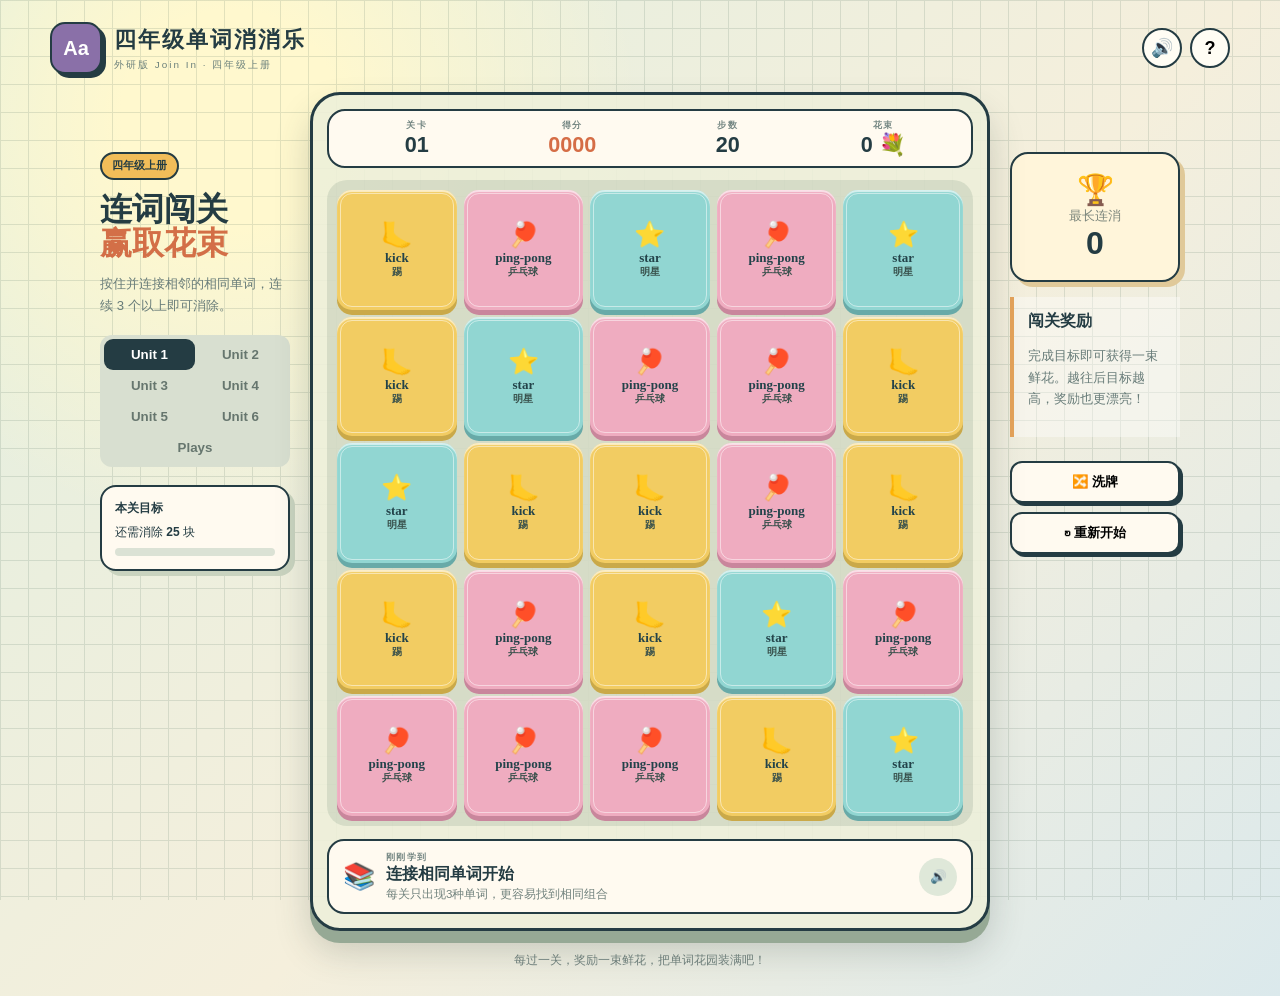
==== index.html @ 4a25a889 "Read English then Chinese after matches (index.html)" ====
<!doctype html><html lang="zh-CN"><head><meta charset="UTF-8"><meta name="viewport" content="width=device-width,initial-scale=1,viewport-fit=cover"><meta name="theme-color" content="#e9f0dd"><meta name="apple-mobile-web-app-capable" content="yes"><meta name="apple-mobile-web-app-title" content="四年级单词消消乐"><title>四年级单词消消乐</title><link rel="manifest" href="manifest.webmanifest"><link rel="icon" href="app-icon.svg"><link rel="stylesheet" href="styles.css"></head><body>
<main class="shell"><header><div class="brand"><span class="logo">Aa</span><div><h1>四年级单词消消乐</h1><small>外研版 Join In · 四年级上册</small></div></div><div class="header-actions"><button id="sound">🔊</button><button id="help">?</button></div></header>
<section class="game-wrap"><aside class="side left"><span class="tag">四年级上册</span><h2>连词闯关<br><em>赢取花束</em></h2><p>按住并连接相邻的相同单词，连续 3 个以上即可消除。</p><div class="level-switch"><button class="active" data-level="unit1">Unit 1</button><button data-level="unit2">Unit 2</button><button data-level="unit3">Unit 3</button><button data-level="unit4">Unit 4</button><button data-level="unit5">Unit 5</button><button data-level="unit6">Unit 6</button><button data-level="plays">Plays</button></div><div class="mission"><b>本关目标</b><span>还需消除 <strong id="target">30</strong> 块</span><div><i id="missionBar"></i></div></div></aside>
<section class="board-card"><div class="scorebar"><div><small>关卡</small><strong id="round">01</strong></div><div class="score"><small>得分</small><strong id="score">0000</strong></div><div><small>步数</small><strong id="moves">20</strong></div><div><small>花束</small><strong id="bouquets">0 💐</strong></div></div><div id="combo" class="combo">+3 消除!</div><div id="board" class="board"></div><div class="learn-strip"><span id="learnIcon">📚</span><div><small>刚刚学到</small><b id="learnWord">连接相同单词开始</b><p id="learnMeaning">每次消除都会朗读并复习单词</p></div><button id="speak">🔊</button></div></section>
<aside class="side right"><div class="streak"><span>🏆</span><small>最长连消</small><strong id="best">0</strong></div><div class="tips"><b>闯关奖励</b><p>完成目标即可获得一束鲜花。越往后目标越高，奖励也更漂亮！</p></div><button id="shuffle">🔀 洗牌</button><button id="restart">↻ 重新开始</button></aside></section><footer>每过一关，奖励一束鲜花，把单词花园装满吧！</footer></main>
<div id="modal" class="modal hidden"><div class="modal-card reward-card"><div id="flowerBurst" class="flower-burst">🌷🌻<span>💐</span>🌸🌹</div><small>闯关奖励</small><h2 id="modalTitle">通关成功！</h2><p id="modalText"></p><div id="rewardCount" class="reward-count"></div><button id="next">领取花束，下一关 →</button></div></div>
<div id="guide" class="modal hidden"><div class="modal-card guide"><div>🧩</div><h2>怎么玩？</h2><p>找到相邻的相同单词，按住其中一个并拖动一小段；消除后先朗读英文单词，再朗读对应的中文意思。</p><button id="closeGuide">知道了</button></div></div><script src="app.js?v=16"></script><script>if('serviceWorker'in navigator)addEventListener('load',()=>navigator.serviceWorker.register('sw.js?v=16'))</script></body></html>
---- styles.css ----
:root{--ink:#243c43;--green:#70906f;--orange:#ee9d54}*{box-sizing:border-box}body{margin:0;min-height:100vh;color:var(--ink);font-family:"Segoe UI","Microsoft YaHei",sans-serif;background:radial-gradient(circle at 18% 12%,#fff8ce 0 8%,transparent 30%),linear-gradient(135deg,#e1efe0,#f5efdc 55%,#dbe9ec)}body:before{content:"";position:fixed;inset:0;opacity:.18;pointer-events:none;background-image:linear-gradient(#617d6b 1px,transparent 1px),linear-gradient(90deg,#617d6b 1px,transparent 1px);background-size:28px 28px}.shell{width:min(1180px,96vw);margin:auto;padding:22px 0 28px;position:relative}header,.brand,.header-actions,.scorebar,.learn-strip{display:flex;align-items:center}header{justify-content:space-between;margin-bottom:18px}.brand{gap:12px}.logo{width:52px;height:52px;display:grid;place-items:center;background:#8a70a8;color:white;border:2px solid var(--ink);border-radius:15px;box-shadow:4px 4px 0 var(--ink);font-weight:900;font-size:20px}.brand h1{margin:0;letter-spacing:2px;font-size:1.35rem}.brand small{font-size:.62rem;letter-spacing:2px;color:#6c817c}.header-actions{gap:8px}.header-actions button{width:40px;height:40px;border:2px solid var(--ink);border-radius:50%;background:#fffdf4;font-weight:900;font-size:18px;cursor:pointer}.game-wrap{display:grid;grid-template-columns:190px minmax(420px,680px) 170px;gap:20px;justify-content:center;align-items:start}.side{padding-top:60px}.tag{display:inline-block;padding:5px 10px;border-radius:15px;background:#f1bd59;border:2px solid var(--ink);font-size:.68rem;font-weight:900}.side h2{font-size:2rem;line-height:1.05;margin:13px 0}.side h2 em{font-style:normal;color:#d36f47}.side>p,.tips p{color:#687c79;font-size:.82rem;line-height:1.65}.level-switch{display:flex;background:#d8dfd0;border-radius:12px;padding:4px;margin:18px 0}.level-switch button{flex:1;border:0;padding:8px;border-radius:9px;background:transparent;color:#66766e;font-weight:800;cursor:pointer}.level-switch button.active{background:var(--ink);color:white}.mission{background:#fffaf0;border:2px solid var(--ink);border-radius:16px;padding:13px;box-shadow:5px 5px 0 #c9d3bf}.mission b,.mission span{display:block;font-size:.75rem}.mission span{margin:7px 0}.mission div{height:8px;border-radius:8px;background:#dbe2d5;overflow:hidden}.mission i{display:block;height:100%;width:0;background:#ee9d54;transition:.3s}.board-card{position:relative;background:rgba(237,239,218,.88);border:3px solid var(--ink);border-radius:30px;padding:14px;box-shadow:0 12px 0 #96a995,0 20px 35px rgba(49,70,64,.22)}.scorebar{justify-content:space-around;background:#fffaf0;border:2px solid var(--ink);border-radius:18px;padding:8px 12px;margin-bottom:12px}.scorebar div{text-align:center;min-width:70px}.scorebar small,.learn-strip small{display:block;font-size:.58rem;letter-spacing:1.4px;color:#758783;font-weight:900}.scorebar strong{font-size:1.35rem}.score strong{color:#d56d46}.board{display:grid;grid-template-columns:repeat(7,1fr);gap:7px;padding:10px;background:rgba(107,133,109,.18);border-radius:20px;min-height:500px}.tile{aspect-ratio:1;border:0;border-radius:15px;position:relative;cursor:pointer;box-shadow:inset 0 2px 1px rgba(255,255,255,.65),0 5px 0 var(--edge);color:#23434a;display:flex;flex-direction:column;align-items:center;justify-content:center;padding:3px;transition:transform .12s,opacity .2s;font-weight:900;overflow:hidden}.tile:before{content:"";position:absolute;inset:3px;border-radius:12px;border:1px solid rgba(255,255,255,.5)}.tile:hover{transform:translateY(-2px)}.tile .ico{font-size:clamp(17px,2.5vw,25px);line-height:1}.tile .word{font:800 clamp(9px,1.25vw,13px) Georgia,serif;margin-top:3px;z-index:1}.tile.popping{animation:pop .34s forwards}.tile.hint{animation:pulse .7s 2}.c0{background:#91d6d2;--edge:#68aaa8}.c1{background:#efacc0;--edge:#c9869c}.c2{background:#f2cc62;--edge:#caa949}.c3{background:#a7cd8b;--edge:#7eaa68}.c4{background:#b6a1d4;--edge:#8a73ae}.c5{background:#f2a86d;--edge:#c87c47}.combo{position:absolute;left:50%;top:47%;transform:translate(-50%,-50%) scale(.6);z-index:5;opacity:0;color:white;text-shadow:0 3px 0 var(--ink);font-size:2rem;font-weight:1000;pointer-events:none}.combo.show{animation:combo .75s}.learn-strip{gap:11px;background:#fffaf0;border:2px solid var(--ink);border-radius:17px;margin-top:13px;padding:10px 14px;min-height:72px}.learn-strip>span{font-size:26px}.learn-strip div{flex:1}.learn-strip b{font-size:1rem}.learn-strip p{margin:2px 0 0;color:#71827d;font-size:.72rem}.learn-strip button{border:0;background:#dfe8d9;width:38px;height:38px;border-radius:50%;cursor:pointer}.streak{background:#fff5da;border:2px solid var(--ink);border-radius:18px;text-align:center;padding:18px;box-shadow:5px 5px 0 #e0c999}.streak span{font-size:30px;display:block}.streak small{display:block;color:#7d877d}.streak strong{font-size:2rem}.tips{margin:15px 0;padding:14px;border-left:4px solid #e5a35a;background:rgba(255,255,255,.38)}.side.right button{width:100%;border:2px solid var(--ink);border-radius:12px;padding:10px;margin-top:9px;background:#fffaf0;font-weight:800;cursor:pointer;box-shadow:3px 3px 0 var(--ink)}footer{text-align:center;color:#70817d;font-size:.72rem;margin-top:22px}.modal{position:fixed;inset:0;background:rgba(28,52,55,.7);display:grid;place-items:center;z-index:20;padding:18px}.modal.hidden{display:none}.modal-card{width:min(390px,92vw);text-align:center;background:#fff8e8;border:3px solid var(--ink);border-radius:26px;padding:32px;box-shadow:10px 10px 0 #e5b24f}.modal-card>div:first-child{font-size:55px}.modal-card h2{margin:8px;font-size:2rem}.modal-card p{line-height:1.6;color:#657b77}.modal-card button{background:#e9814f;color:white;border:2px solid var(--ink);box-shadow:4px 4px 0 var(--ink);border-radius:12px;padding:12px 26px;font-weight:900;cursor:pointer}@keyframes pop{50%{transform:scale(1.18);filter:brightness(1.25)}100%{transform:scale(0);opacity:0}}@keyframes combo{0%{opacity:0;transform:translate(-50%,-50%) scale(.6)}35%{opacity:1;transform:translate(-50%,-50%) scale(1.18)}100%{opacity:0;transform:translate(-50%,-70%) scale(1)}}@keyframes pulse{50%{transform:scale(1.1);filter:brightness(1.2)}}
@media(max-width:900px){.game-wrap{grid-template-columns:minmax(0,660px)}.side.left{display:grid;grid-template-columns:1fr 1fr;gap:12px;padding:0}.side.left h2,.side.left>p,.tag{display:none}.level-switch{margin:0}.mission{padding:9px}.side.right{padding:0;display:flex;gap:8px}.streak,.tips{display:none}.side.right button{margin:0}.board{min-height:auto}.tile{border-radius:12px}.board-card{border-radius:24px}}@media(max-width:540px){.shell{width:100%;padding:12px 8px}.brand h1{font-size:1.05rem}.logo{width:43px;height:43px}.brand small{display:none}.game-wrap{gap:10px}.board-card{padding:8px;border-radius:20px;box-shadow:0 7px 0 #96a995}.board{grid-template-columns:repeat(6,1fr);gap:5px;padding:7px}.tile .word{font-size:9px}.scorebar{margin-bottom:7px}.learn-strip{margin-top:8px}.side.left{grid-template-columns:1fr}.mission{display:none}}
.board{touch-action:none;user-select:none}.tile.selected{transform:scale(1.1);filter:brightness(1.2);outline:4px solid #fff;z-index:3}.level-switch{flex-wrap:wrap}.level-switch button{min-width:45%}
.scorebar{gap:4px}.scorebar>div{min-width:58px}.flower-burst{font-size:46px!important;letter-spacing:4px;animation:bouquetPop 1.1s ease both}.reward-card{overflow:hidden;background:radial-gradient(circle at 50% 12%,#fff 0 10%,transparent 35%),linear-gradient(160deg,#fff9e8,#ffe7ee)}.reward-card:before,.reward-card:after{content:"🌸";position:absolute;font-size:34px;animation:floatFlower 2s ease-in-out infinite}.reward-card:before{margin-left:-145px}.reward-card:after{content:"🌼";margin-left:105px;animation-delay:.4s}.reward-count{font-size:1.1rem!important;background:#fff;border:2px dashed #d97878;border-radius:14px;padding:9px;margin:12px auto 20px;color:#b54e62;font-weight:900}.modal.failed .reward-count{display:none}@keyframes bouquetPop{0%{transform:scale(.1) rotate(-18deg);opacity:0}65%{transform:scale(1.2) rotate(5deg)}100%{transform:scale(1) rotate(0);opacity:1}}@keyframes floatFlower{50%{transform:translateY(-12px) rotate(12deg)}}
@media(max-width:540px){.scorebar strong{font-size:1rem}.scorebar small{font-size:.5rem}.scorebar>div{min-width:45px}.board{gap:8px;padding:9px}.tile{border-radius:16px}.tile .ico{font-size:25px}.tile .word{font-size:12px}}

.tile .meaning{font-size:10px;color:#38504b;line-height:1.05;z-index:1;font-weight:700;margin-top:1px}
@media(max-width:540px){body{overflow:hidden}.shell{height:100dvh;display:flex;flex-direction:column;padding:6px}.shell header{margin-bottom:5px}.game-wrap{flex:1;min-height:0;display:flex;flex-direction:column;gap:5px}.side.left{flex:0 0 auto}.level-switch{margin:0;padding:2px}.level-switch button{padding:4px}.board-card{flex:1;min-height:0;display:flex;flex-direction:column;padding:6px}.scorebar{flex:0 0 auto;padding:4px;margin-bottom:4px}.board{flex:1;min-height:0;grid-template-rows:repeat(5,1fr);padding:6px;gap:5px}.tile{aspect-ratio:auto;min-height:0}.tile .ico{font-size:21px}.tile .word{font-size:10px;margin-top:1px}.tile .meaning{font-size:9px}.learn-strip{flex:0 0 auto;min-height:52px;padding:5px 9px;margin-top:5px}.learn-strip p{display:none}.side.right,footer{display:none}}
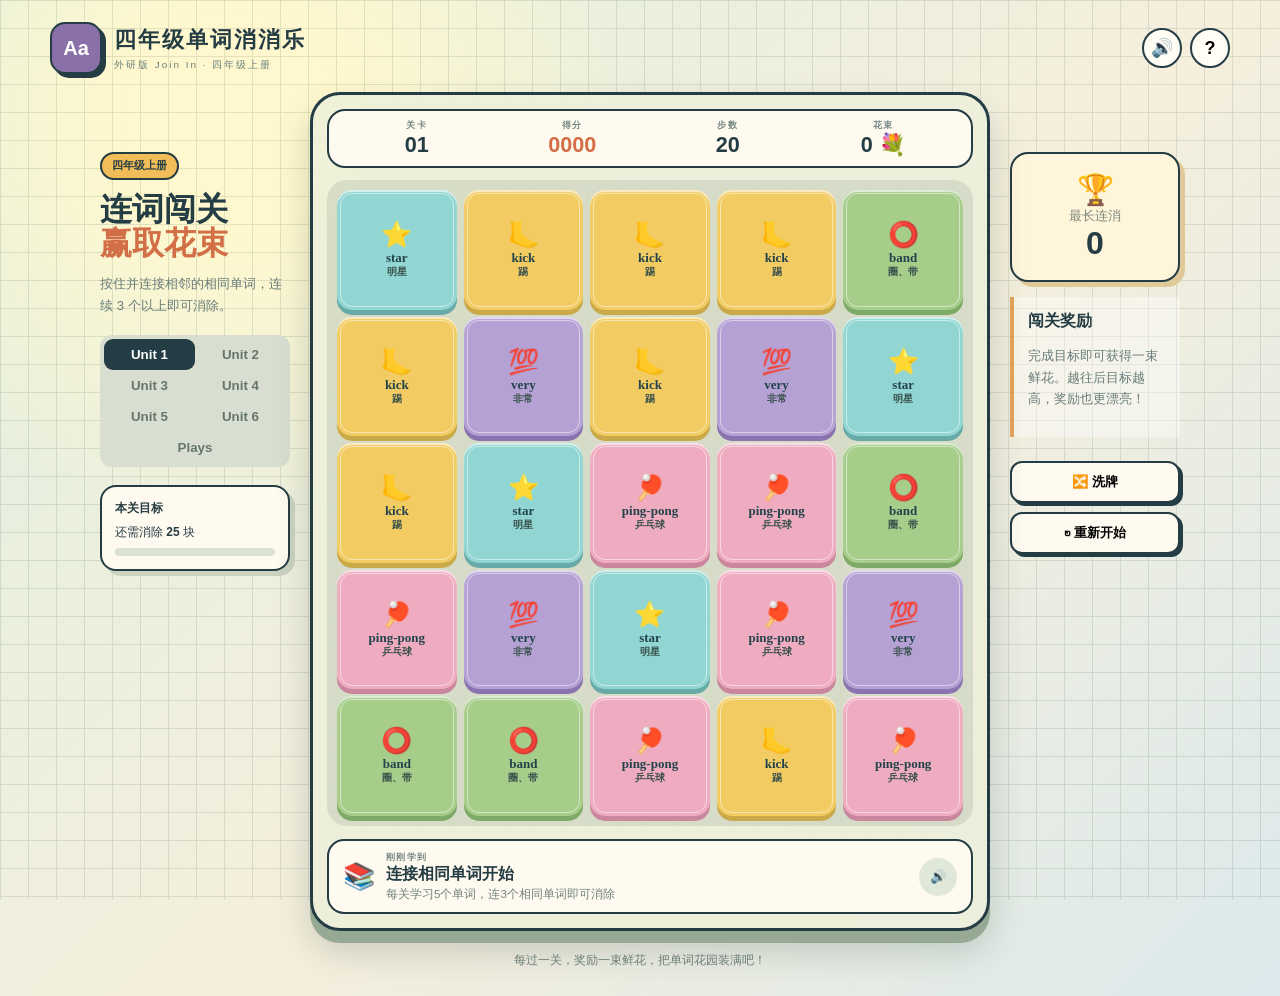
==== commit 4da165a8: "Expand mobile layout and use five words per level (index.html)" ====
--- a/index.html
+++ b/index.html
@@ -4,4 +4,4 @@
 <section class="board-card"><div class="scorebar"><div><small>关卡</small><strong id="round">01</strong></div><div class="score"><small>得分</small><strong id="score">0000</strong></div><div><small>步数</small><strong id="moves">20</strong></div><div><small>花束</small><strong id="bouquets">0 💐</strong></div></div><div id="combo" class="combo">+3 消除!</div><div id="board" class="board"></div><div class="learn-strip"><span id="learnIcon">📚</span><div><small>刚刚学到</small><b id="learnWord">连接相同单词开始</b><p id="learnMeaning">每次消除都会朗读并复习单词</p></div><button id="speak">🔊</button></div></section>
 <aside class="side right"><div class="streak"><span>🏆</span><small>最长连消</small><strong id="best">0</strong></div><div class="tips"><b>闯关奖励</b><p>完成目标即可获得一束鲜花。越往后目标越高，奖励也更漂亮！</p></div><button id="shuffle">🔀 洗牌</button><button id="restart">↻ 重新开始</button></aside></section><footer>每过一关，奖励一束鲜花，把单词花园装满吧！</footer></main>
 <div id="modal" class="modal hidden"><div class="modal-card reward-card"><div id="flowerBurst" class="flower-burst">🌷🌻<span>💐</span>🌸🌹</div><small>闯关奖励</small><h2 id="modalTitle">通关成功！</h2><p id="modalText"></p><div id="rewardCount" class="reward-count"></div><button id="next">领取花束，下一关 →</button></div></div>
-<div id="guide" class="modal hidden"><div class="modal-card guide"><div>🧩</div><h2>怎么玩？</h2><p>找到相邻的相同单词，按住其中一个并拖动一小段；消除后先朗读英文单词，再朗读对应的中文意思。</p><button id="closeGuide">知道了</button></div></div><script src="app.js?v=16"></script><script>if('serviceWorker'in navigator)addEventListener('load',()=>navigator.serviceWorker.register('sw.js?v=16'))</script></body></html>
+<div id="guide" class="modal hidden"><div class="modal-card guide"><div>🧩</div><h2>怎么玩？</h2><p>找到相邻的相同单词，按住其中一个并拖动一小段；每关设置5个单词；消除后先读英文，再读中文。</p><button id="closeGuide">知道了</button></div></div><script src="app.js?v=16"></script><script>if('serviceWorker'in navigator)addEventListener('load',()=>navigator.serviceWorker.register('sw.js?v=16'))</script></body></html>
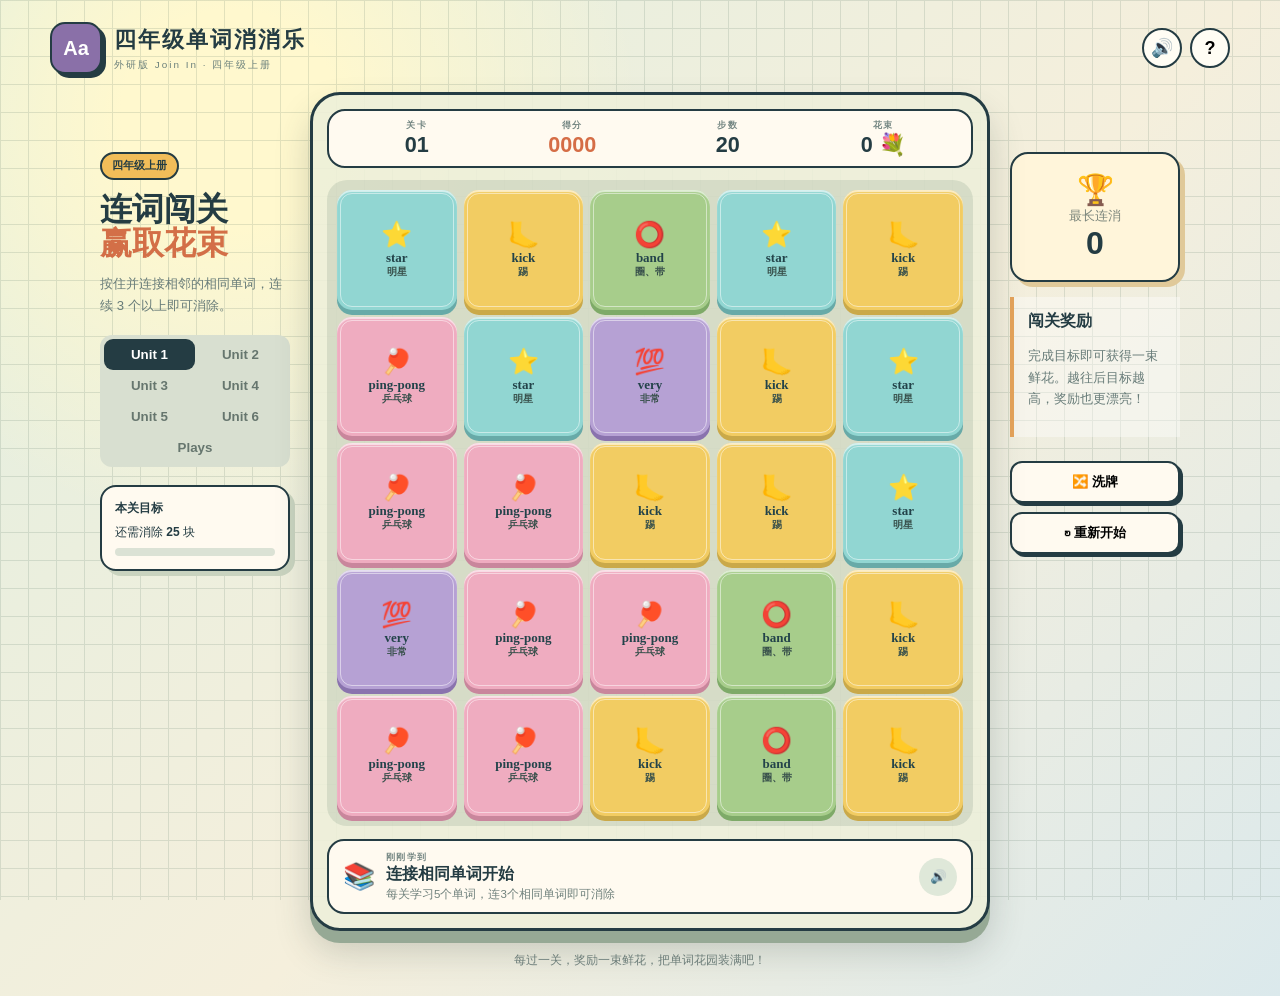
==== commit 0f964efa: "Finalize bilingual word game (index.html)" ====
--- a/index.html
+++ b/index.html
@@ -4,4 +4,4 @@
 <section class="board-card"><div class="scorebar"><div><small>关卡</small><strong id="round">01</strong></div><div class="score"><small>得分</small><strong id="score">0000</strong></div><div><small>步数</small><strong id="moves">20</strong></div><div><small>花束</small><strong id="bouquets">0 💐</strong></div></div><div id="combo" class="combo">+3 消除!</div><div id="board" class="board"></div><div class="learn-strip"><span id="learnIcon">📚</span><div><small>刚刚学到</small><b id="learnWord">连接相同单词开始</b><p id="learnMeaning">每次消除都会朗读并复习单词</p></div><button id="speak">🔊</button></div></section>
 <aside class="side right"><div class="streak"><span>🏆</span><small>最长连消</small><strong id="best">0</strong></div><div class="tips"><b>闯关奖励</b><p>完成目标即可获得一束鲜花。越往后目标越高，奖励也更漂亮！</p></div><button id="shuffle">🔀 洗牌</button><button id="restart">↻ 重新开始</button></aside></section><footer>每过一关，奖励一束鲜花，把单词花园装满吧！</footer></main>
 <div id="modal" class="modal hidden"><div class="modal-card reward-card"><div id="flowerBurst" class="flower-burst">🌷🌻<span>💐</span>🌸🌹</div><small>闯关奖励</small><h2 id="modalTitle">通关成功！</h2><p id="modalText"></p><div id="rewardCount" class="reward-count"></div><button id="next">领取花束，下一关 →</button></div></div>
-<div id="guide" class="modal hidden"><div class="modal-card guide"><div>🧩</div><h2>怎么玩？</h2><p>找到相邻的相同单词，按住其中一个并拖动一小段；每关设置5个单词；消除后先读英文，再读中文。</p><button id="closeGuide">知道了</button></div></div><script src="app.js?v=16"></script><script>if('serviceWorker'in navigator)addEventListener('load',()=>navigator.serviceWorker.register('sw.js?v=16'))</script></body></html>
+<div id="guide" class="modal hidden"><div class="modal-card guide"><div>🧩</div><h2>怎么玩？</h2><p>找到相邻的相同单词，按住其中一个并拖动一小段；最终版：每关5个单词、25个大方块、拖动三消、图文中英对应，消除后先读英文再读中文，通关奖励花束。</p><button id="closeGuide">知道了</button></div></div><script src="app.js?v=16"></script><script>if('serviceWorker'in navigator)addEventListener('load',()=>navigator.serviceWorker.register('sw.js?v=16'))</script></body></html>
--- a/styles.css
+++ b/styles.css
@@ -6,3 +6,5 @@
 
 .tile .meaning{font-size:10px;color:#38504b;line-height:1.05;z-index:1;font-weight:700;margin-top:1px}
 @media(max-width:540px){body{overflow:hidden}.shell{height:100dvh;display:flex;flex-direction:column;padding:6px}.shell header{margin-bottom:5px}.game-wrap{flex:1;min-height:0;display:flex;flex-direction:column;gap:5px}.side.left{flex:0 0 auto}.level-switch{margin:0;padding:2px}.level-switch button{padding:4px}.board-card{flex:1;min-height:0;display:flex;flex-direction:column;padding:6px}.scorebar{flex:0 0 auto;padding:4px;margin-bottom:4px}.board{flex:1;min-height:0;grid-template-rows:repeat(5,1fr);padding:6px;gap:5px}.tile{aspect-ratio:auto;min-height:0}.tile .ico{font-size:21px}.tile .word{font-size:10px;margin-top:1px}.tile .meaning{font-size:9px}.learn-strip{flex:0 0 auto;min-height:52px;padding:5px 9px;margin-top:5px}.learn-strip p{display:none}.side.right,footer{display:none}}
+
+@media(max-width:540px){html,body{width:100%;max-width:none;margin:0}.shell{width:100vw!important;max-width:none!important;padding:3px!important}.shell header{height:44px;margin:0 3px 3px}.logo{width:36px;height:36px;border-radius:10px;font-size:16px}.brand h1{font-size:.95rem;letter-spacing:1px}.header-actions button{width:34px;height:34px}.side.left{width:100%}.level-switch{display:flex;flex-wrap:nowrap!important;overflow-x:auto;gap:3px;border-radius:9px;padding:3px}.level-switch button{min-width:68px!important;padding:5px 6px!important;font-size:11px}.game-wrap,.board-card{width:100%!important;max-width:none!important}.board-card{border-radius:14px;border-width:2px;box-shadow:0 5px 0 #96a995}.scorebar{border-radius:11px}.board{border-radius:12px}.learn-strip{border-radius:10px}}
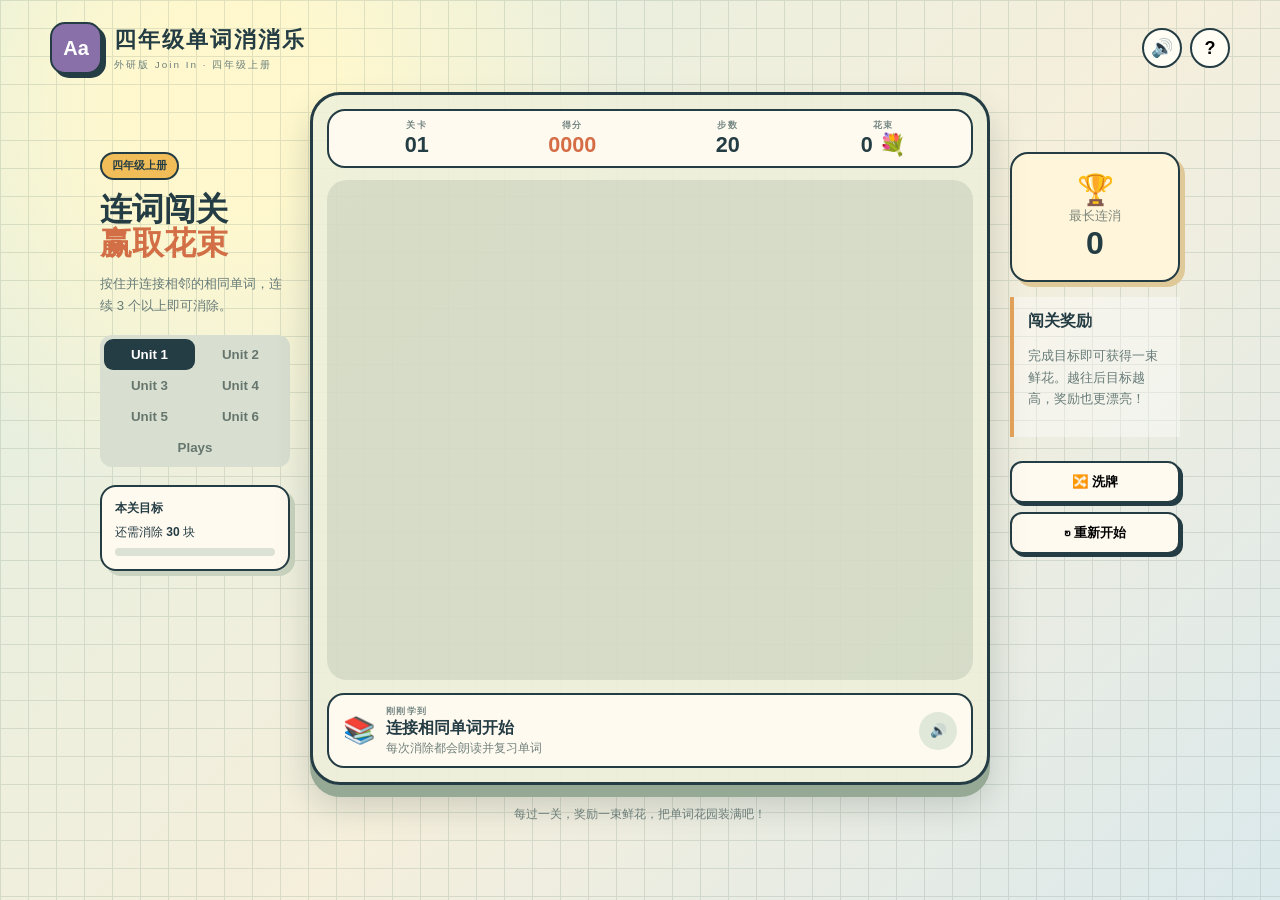
==== commit 0307506b: "Require straight-line matches of three (index.html)" ====
--- a/index.html
+++ b/index.html
@@ -4,4 +4,4 @@
 <section class="board-card"><div class="scorebar"><div><small>关卡</small><strong id="round">01</strong></div><div class="score"><small>得分</small><strong id="score">0000</strong></div><div><small>步数</small><strong id="moves">20</strong></div><div><small>花束</small><strong id="bouquets">0 💐</strong></div></div><div id="combo" class="combo">+3 消除!</div><div id="board" class="board"></div><div class="learn-strip"><span id="learnIcon">📚</span><div><small>刚刚学到</small><b id="learnWord">连接相同单词开始</b><p id="learnMeaning">每次消除都会朗读并复习单词</p></div><button id="speak">🔊</button></div></section>
 <aside class="side right"><div class="streak"><span>🏆</span><small>最长连消</small><strong id="best">0</strong></div><div class="tips"><b>闯关奖励</b><p>完成目标即可获得一束鲜花。越往后目标越高，奖励也更漂亮！</p></div><button id="shuffle">🔀 洗牌</button><button id="restart">↻ 重新开始</button></aside></section><footer>每过一关，奖励一束鲜花，把单词花园装满吧！</footer></main>
 <div id="modal" class="modal hidden"><div class="modal-card reward-card"><div id="flowerBurst" class="flower-burst">🌷🌻<span>💐</span>🌸🌹</div><small>闯关奖励</small><h2 id="modalTitle">通关成功！</h2><p id="modalText"></p><div id="rewardCount" class="reward-count"></div><button id="next">领取花束，下一关 →</button></div></div>
-<div id="guide" class="modal hidden"><div class="modal-card guide"><div>🧩</div><h2>怎么玩？</h2><p>找到相邻的相同单词，按住其中一个并拖动一小段；最终版：每关5个单词、25个大方块、拖动三消、图文中英对应，消除后先读英文再读中文，通关奖励花束。</p><button id="closeGuide">知道了</button></div></div><script src="app.js?v=16"></script><script>if('serviceWorker'in navigator)addEventListener('load',()=>navigator.serviceWorker.register('sw.js?v=16'))</script></body></html>
+<div id="guide" class="modal hidden"><div class="modal-card guide"><div>🧩</div><h2>怎么玩？</h2><p>找到相邻的相同单词，按住其中一个并拖动一小段；只有3个相同单词连成横线、竖线或斜线才能消除；拐弯连接无效。</p><button id="closeGuide">知道了</button></div></div><script src="app.js?v=16"></script><script>if('serviceWorker'in navigator)addEventListener('load',()=>navigator.serviceWorker.register('sw.js?v=16'))</script></body></html>
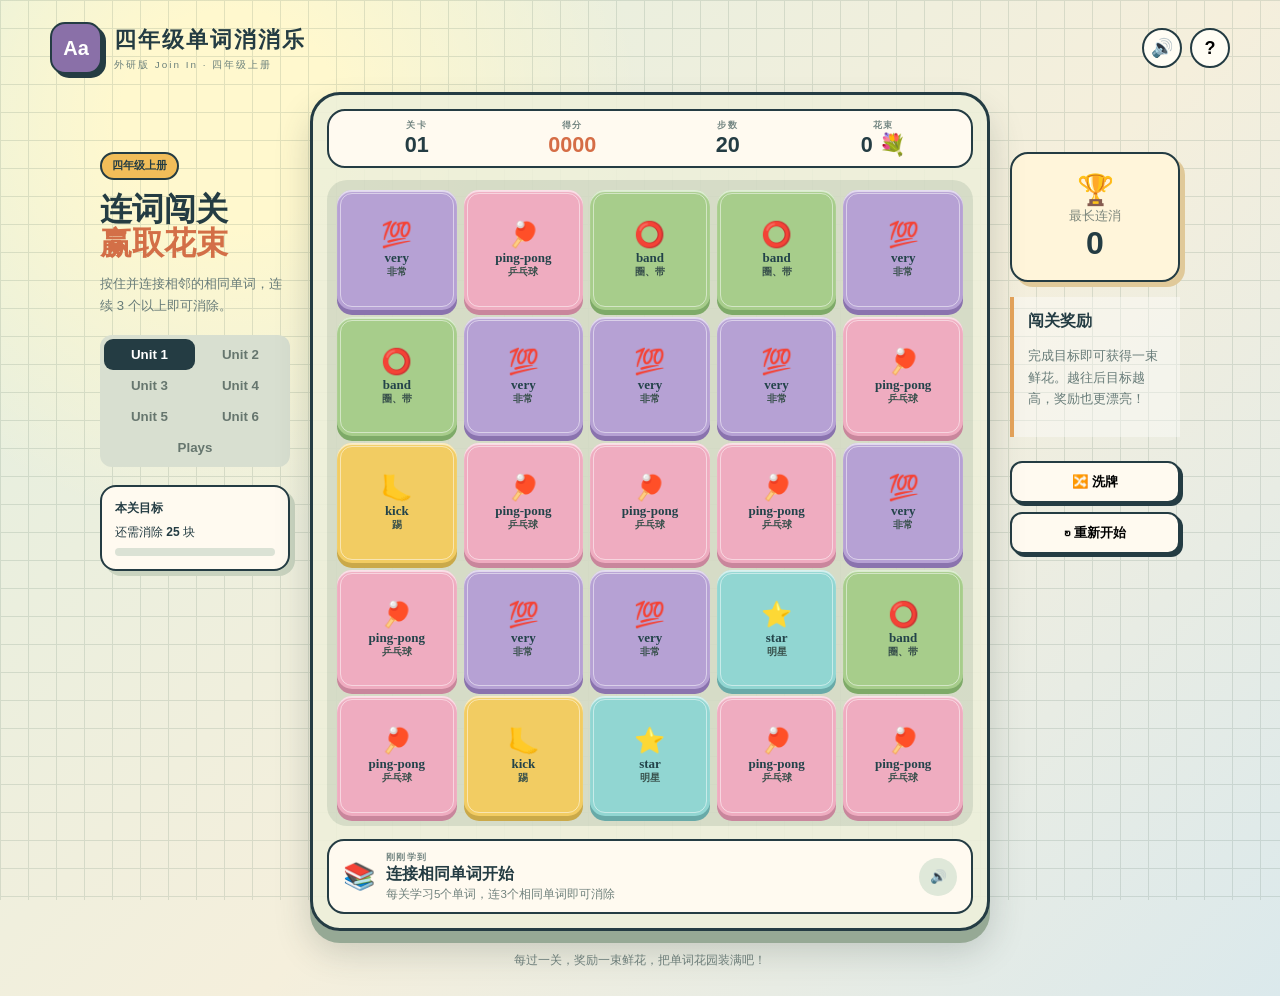
==== commit 71cd4ae7: "deploy: load repaired v25 game" ====
--- a/index.html
+++ b/index.html
@@ -4,4 +4,4 @@
 <section class="board-card"><div class="scorebar"><div><small>关卡</small><strong id="round">01</strong></div><div class="score"><small>得分</small><strong id="score">0000</strong></div><div><small>步数</small><strong id="moves">20</strong></div><div><small>花束</small><strong id="bouquets">0 💐</strong></div></div><div id="combo" class="combo">+3 消除!</div><div id="board" class="board"></div><div class="learn-strip"><span id="learnIcon">📚</span><div><small>刚刚学到</small><b id="learnWord">连接相同单词开始</b><p id="learnMeaning">每次消除都会朗读并复习单词</p></div><button id="speak">🔊</button></div></section>
 <aside class="side right"><div class="streak"><span>🏆</span><small>最长连消</small><strong id="best">0</strong></div><div class="tips"><b>闯关奖励</b><p>完成目标即可获得一束鲜花。越往后目标越高，奖励也更漂亮！</p></div><button id="shuffle">🔀 洗牌</button><button id="restart">↻ 重新开始</button></aside></section><footer>每过一关，奖励一束鲜花，把单词花园装满吧！</footer></main>
 <div id="modal" class="modal hidden"><div class="modal-card reward-card"><div id="flowerBurst" class="flower-burst">🌷🌻<span>💐</span>🌸🌹</div><small>闯关奖励</small><h2 id="modalTitle">通关成功！</h2><p id="modalText"></p><div id="rewardCount" class="reward-count"></div><button id="next">领取花束，下一关 →</button></div></div>
-<div id="guide" class="modal hidden"><div class="modal-card guide"><div>🧩</div><h2>怎么玩？</h2><p>找到相邻的相同单词，按住其中一个并拖动一小段；只有3个相同单词连成横线、竖线或斜线才能消除；拐弯连接无效。</p><button id="closeGuide">知道了</button></div></div><script src="app.js?v=16"></script><script>if('serviceWorker'in navigator)addEventListener('load',()=>navigator.serviceWorker.register('sw.js?v=16'))</script></body></html>
+<div id="guide" class="modal hidden"><div class="modal-card guide"><div>🧩</div><h2>怎么玩？</h2><p>找到相邻的相同单词，按住其中一个并拖动一小段；只有3个相同单词连成横线、竖线或斜线才能消除；拐弯连接无效。</p><button id="closeGuide">知道了</button></div></div><script src="app.js?v=25"></script><script>if('serviceWorker'in navigator)addEventListener('load',()=>navigator.serviceWorker.register('sw.js?v=25'))</script></body></html>
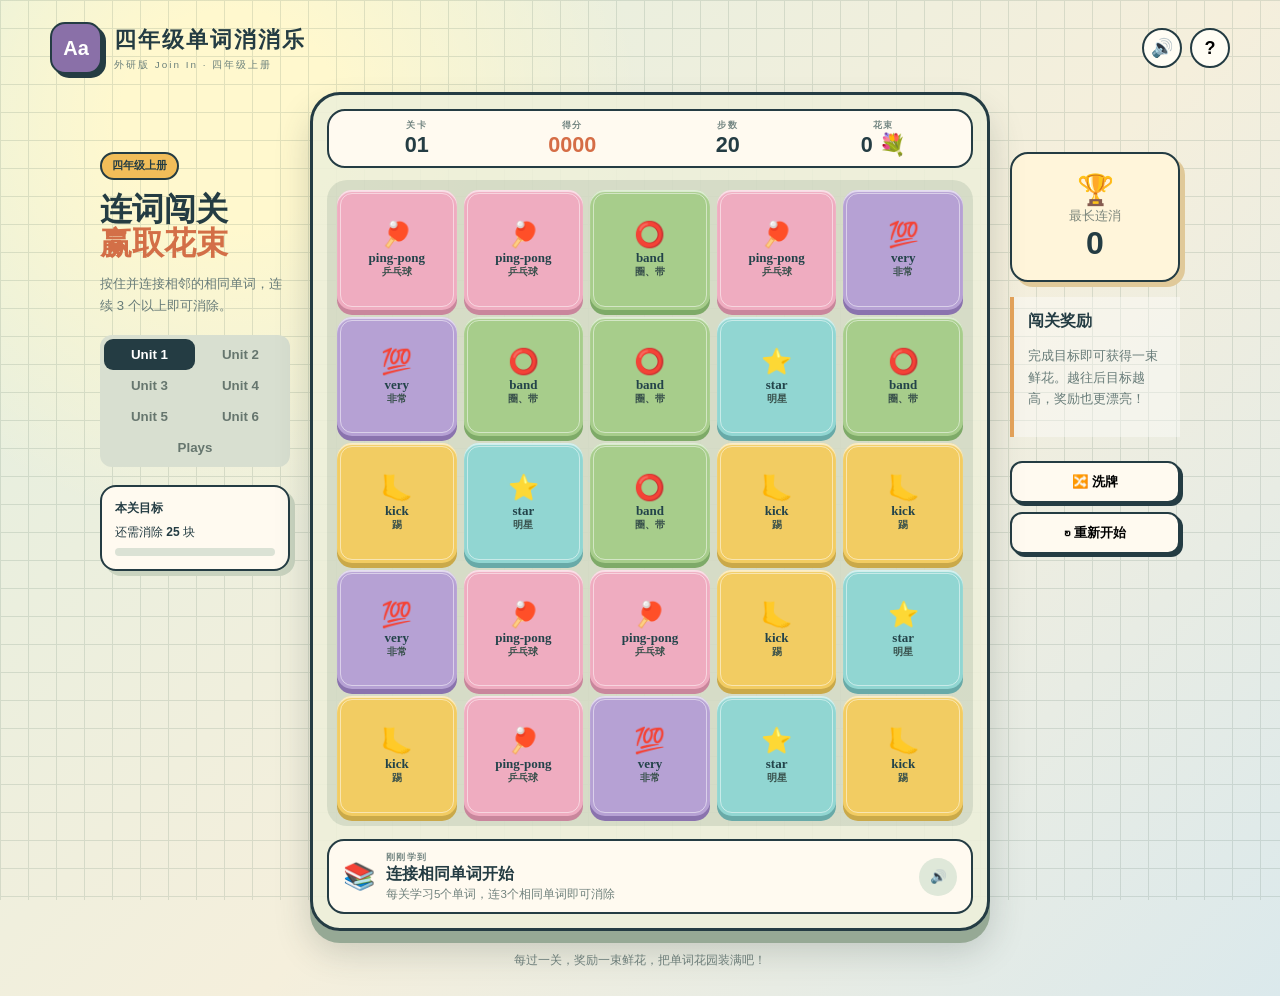
==== commit ff542279: "docs: update adjacent-match guide for v26" ====
--- a/index.html
+++ b/index.html
@@ -4,4 +4,4 @@
 <section class="board-card"><div class="scorebar"><div><small>关卡</small><strong id="round">01</strong></div><div class="score"><small>得分</small><strong id="score">0000</strong></div><div><small>步数</small><strong id="moves">20</strong></div><div><small>花束</small><strong id="bouquets">0 💐</strong></div></div><div id="combo" class="combo">+3 消除!</div><div id="board" class="board"></div><div class="learn-strip"><span id="learnIcon">📚</span><div><small>刚刚学到</small><b id="learnWord">连接相同单词开始</b><p id="learnMeaning">每次消除都会朗读并复习单词</p></div><button id="speak">🔊</button></div></section>
 <aside class="side right"><div class="streak"><span>🏆</span><small>最长连消</small><strong id="best">0</strong></div><div class="tips"><b>闯关奖励</b><p>完成目标即可获得一束鲜花。越往后目标越高，奖励也更漂亮！</p></div><button id="shuffle">🔀 洗牌</button><button id="restart">↻ 重新开始</button></aside></section><footer>每过一关，奖励一束鲜花，把单词花园装满吧！</footer></main>
 <div id="modal" class="modal hidden"><div class="modal-card reward-card"><div id="flowerBurst" class="flower-burst">🌷🌻<span>💐</span>🌸🌹</div><small>闯关奖励</small><h2 id="modalTitle">通关成功！</h2><p id="modalText"></p><div id="rewardCount" class="reward-count"></div><button id="next">领取花束，下一关 →</button></div></div>
-<div id="guide" class="modal hidden"><div class="modal-card guide"><div>🧩</div><h2>怎么玩？</h2><p>找到相邻的相同单词，按住其中一个并拖动一小段；只有3个相同单词连成横线、竖线或斜线才能消除；拐弯连接无效。</p><button id="closeGuide">知道了</button></div></div><script src="app.js?v=25"></script><script>if('serviceWorker'in navigator)addEventListener('load',()=>navigator.serviceWorker.register('sw.js?v=25'))</script></body></html>
+<div id="guide" class="modal hidden"><div class="modal-card guide"><div>🧩</div><h2>怎么玩？</h2><p>找到相邻的相同单词，按住其中一个并拖动一小段；只要3个相同单词彼此挨着就能消除，横着、竖着、斜着或拐弯都可以。</p><button id="closeGuide">知道了</button></div></div><script src="app.js?v=26"></script><script>if('serviceWorker'in navigator)addEventListener('load',()=>navigator.serviceWorker.register('sw.js?v=26'))</script></body></html>
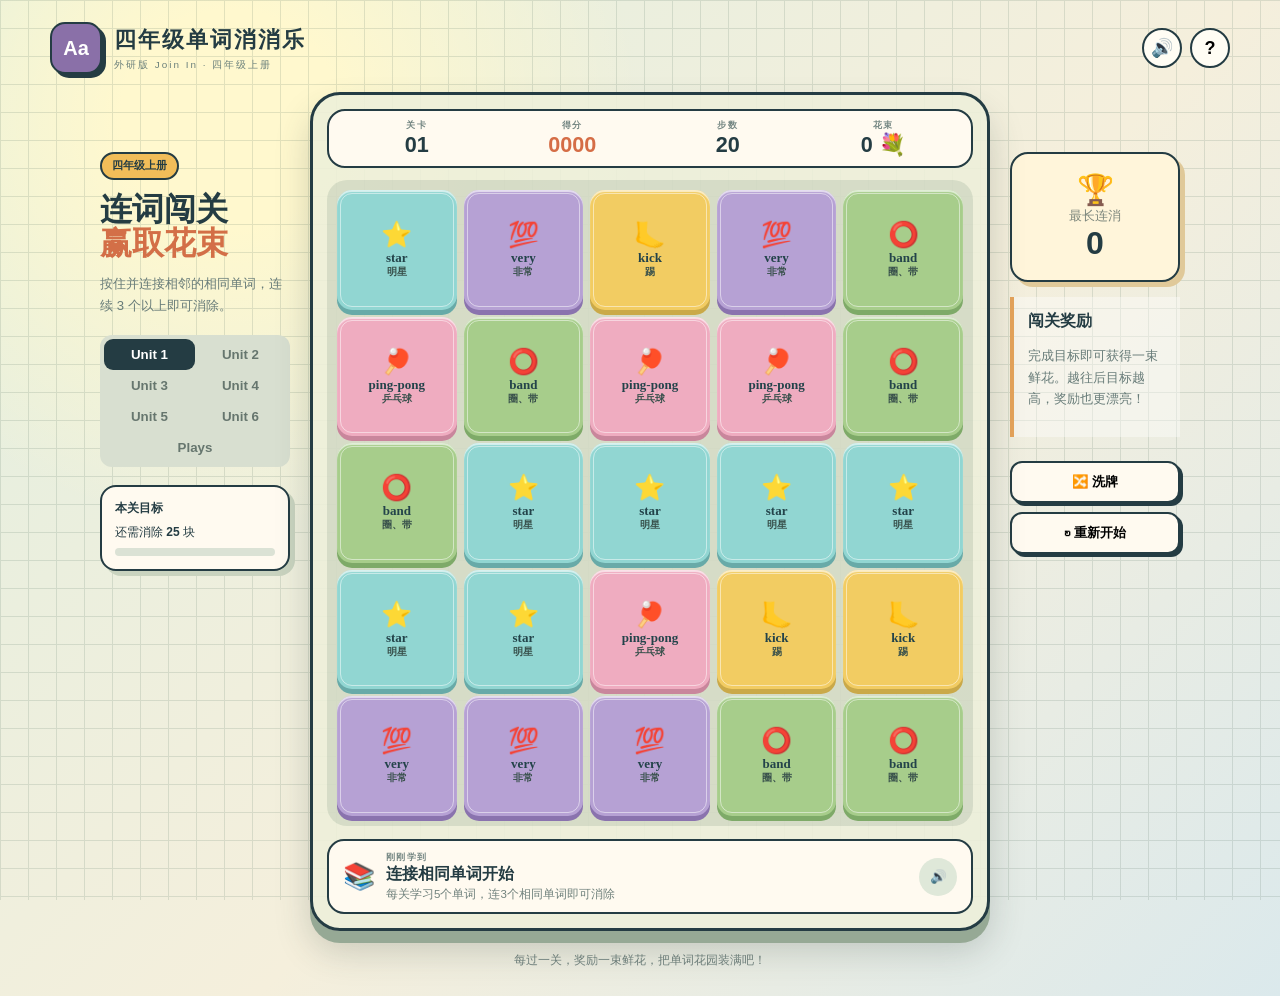
==== commit 70ba7b95: "deploy: load corrected vocabulary v27" ====
--- a/index.html
+++ b/index.html
@@ -4,4 +4,4 @@
 <section class="board-card"><div class="scorebar"><div><small>关卡</small><strong id="round">01</strong></div><div class="score"><small>得分</small><strong id="score">0000</strong></div><div><small>步数</small><strong id="moves">20</strong></div><div><small>花束</small><strong id="bouquets">0 💐</strong></div></div><div id="combo" class="combo">+3 消除!</div><div id="board" class="board"></div><div class="learn-strip"><span id="learnIcon">📚</span><div><small>刚刚学到</small><b id="learnWord">连接相同单词开始</b><p id="learnMeaning">每次消除都会朗读并复习单词</p></div><button id="speak">🔊</button></div></section>
 <aside class="side right"><div class="streak"><span>🏆</span><small>最长连消</small><strong id="best">0</strong></div><div class="tips"><b>闯关奖励</b><p>完成目标即可获得一束鲜花。越往后目标越高，奖励也更漂亮！</p></div><button id="shuffle">🔀 洗牌</button><button id="restart">↻ 重新开始</button></aside></section><footer>每过一关，奖励一束鲜花，把单词花园装满吧！</footer></main>
 <div id="modal" class="modal hidden"><div class="modal-card reward-card"><div id="flowerBurst" class="flower-burst">🌷🌻<span>💐</span>🌸🌹</div><small>闯关奖励</small><h2 id="modalTitle">通关成功！</h2><p id="modalText"></p><div id="rewardCount" class="reward-count"></div><button id="next">领取花束，下一关 →</button></div></div>
-<div id="guide" class="modal hidden"><div class="modal-card guide"><div>🧩</div><h2>怎么玩？</h2><p>找到相邻的相同单词，按住其中一个并拖动一小段；只要3个相同单词彼此挨着就能消除，横着、竖着、斜着或拐弯都可以。</p><button id="closeGuide">知道了</button></div></div><script src="app.js?v=26"></script><script>if('serviceWorker'in navigator)addEventListener('load',()=>navigator.serviceWorker.register('sw.js?v=26'))</script></body></html>
+<div id="guide" class="modal hidden"><div class="modal-card guide"><div>🧩</div><h2>怎么玩？</h2><p>找到相邻的相同单词，按住其中一个并拖动一小段；只要3个相同单词彼此挨着就能消除，横着、竖着、斜着或拐弯都可以。</p><button id="closeGuide">知道了</button></div></div><script src="app.js?v=27"></script><script>if('serviceWorker'in navigator)addEventListener('load',()=>navigator.serviceWorker.register('sw.js?v=27'))</script></body></html>
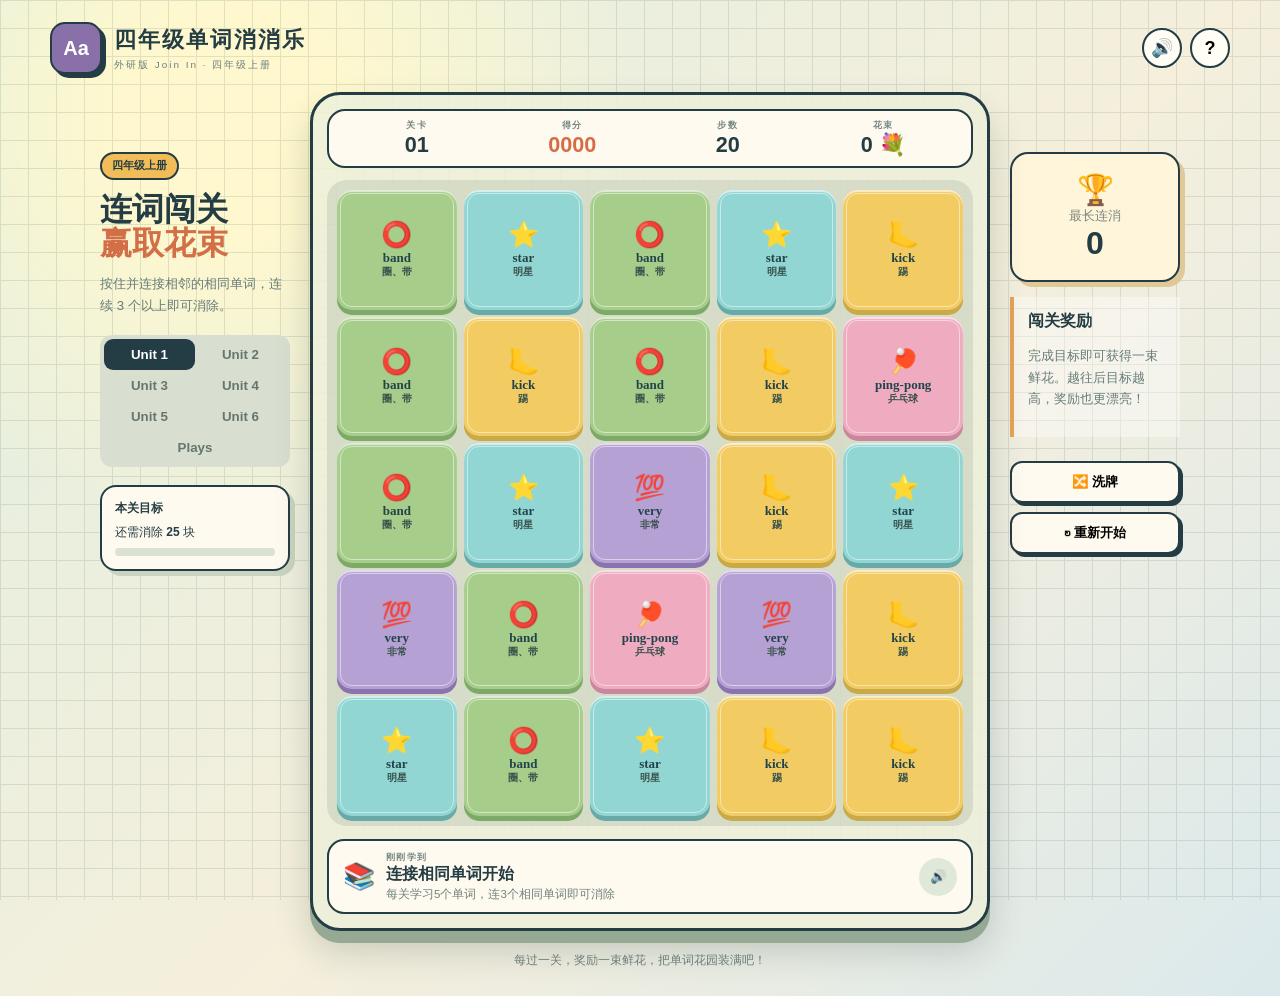
==== commit 4bf66ab6: "deploy: load reference-style pronunciation v28" ====
--- a/index.html
+++ b/index.html
@@ -4,4 +4,4 @@
 <section class="board-card"><div class="scorebar"><div><small>关卡</small><strong id="round">01</strong></div><div class="score"><small>得分</small><strong id="score">0000</strong></div><div><small>步数</small><strong id="moves">20</strong></div><div><small>花束</small><strong id="bouquets">0 💐</strong></div></div><div id="combo" class="combo">+3 消除!</div><div id="board" class="board"></div><div class="learn-strip"><span id="learnIcon">📚</span><div><small>刚刚学到</small><b id="learnWord">连接相同单词开始</b><p id="learnMeaning">每次消除都会朗读并复习单词</p></div><button id="speak">🔊</button></div></section>
 <aside class="side right"><div class="streak"><span>🏆</span><small>最长连消</small><strong id="best">0</strong></div><div class="tips"><b>闯关奖励</b><p>完成目标即可获得一束鲜花。越往后目标越高，奖励也更漂亮！</p></div><button id="shuffle">🔀 洗牌</button><button id="restart">↻ 重新开始</button></aside></section><footer>每过一关，奖励一束鲜花，把单词花园装满吧！</footer></main>
 <div id="modal" class="modal hidden"><div class="modal-card reward-card"><div id="flowerBurst" class="flower-burst">🌷🌻<span>💐</span>🌸🌹</div><small>闯关奖励</small><h2 id="modalTitle">通关成功！</h2><p id="modalText"></p><div id="rewardCount" class="reward-count"></div><button id="next">领取花束，下一关 →</button></div></div>
-<div id="guide" class="modal hidden"><div class="modal-card guide"><div>🧩</div><h2>怎么玩？</h2><p>找到相邻的相同单词，按住其中一个并拖动一小段；只要3个相同单词彼此挨着就能消除，横着、竖着、斜着或拐弯都可以。</p><button id="closeGuide">知道了</button></div></div><script src="app.js?v=27"></script><script>if('serviceWorker'in navigator)addEventListener('load',()=>navigator.serviceWorker.register('sw.js?v=27'))</script></body></html>
+<div id="guide" class="modal hidden"><div class="modal-card guide"><div>🧩</div><h2>怎么玩？</h2><p>找到相邻的相同单词，按住其中一个并拖动一小段；只要3个相同单词彼此挨着就能消除，横着、竖着、斜着或拐弯都可以。</p><button id="closeGuide">知道了</button></div></div><script src="app.js?v=28"></script><script>if('serviceWorker'in navigator)addEventListener('load',()=>navigator.serviceWorker.register('sw.js?v=28'))</script></body></html>
